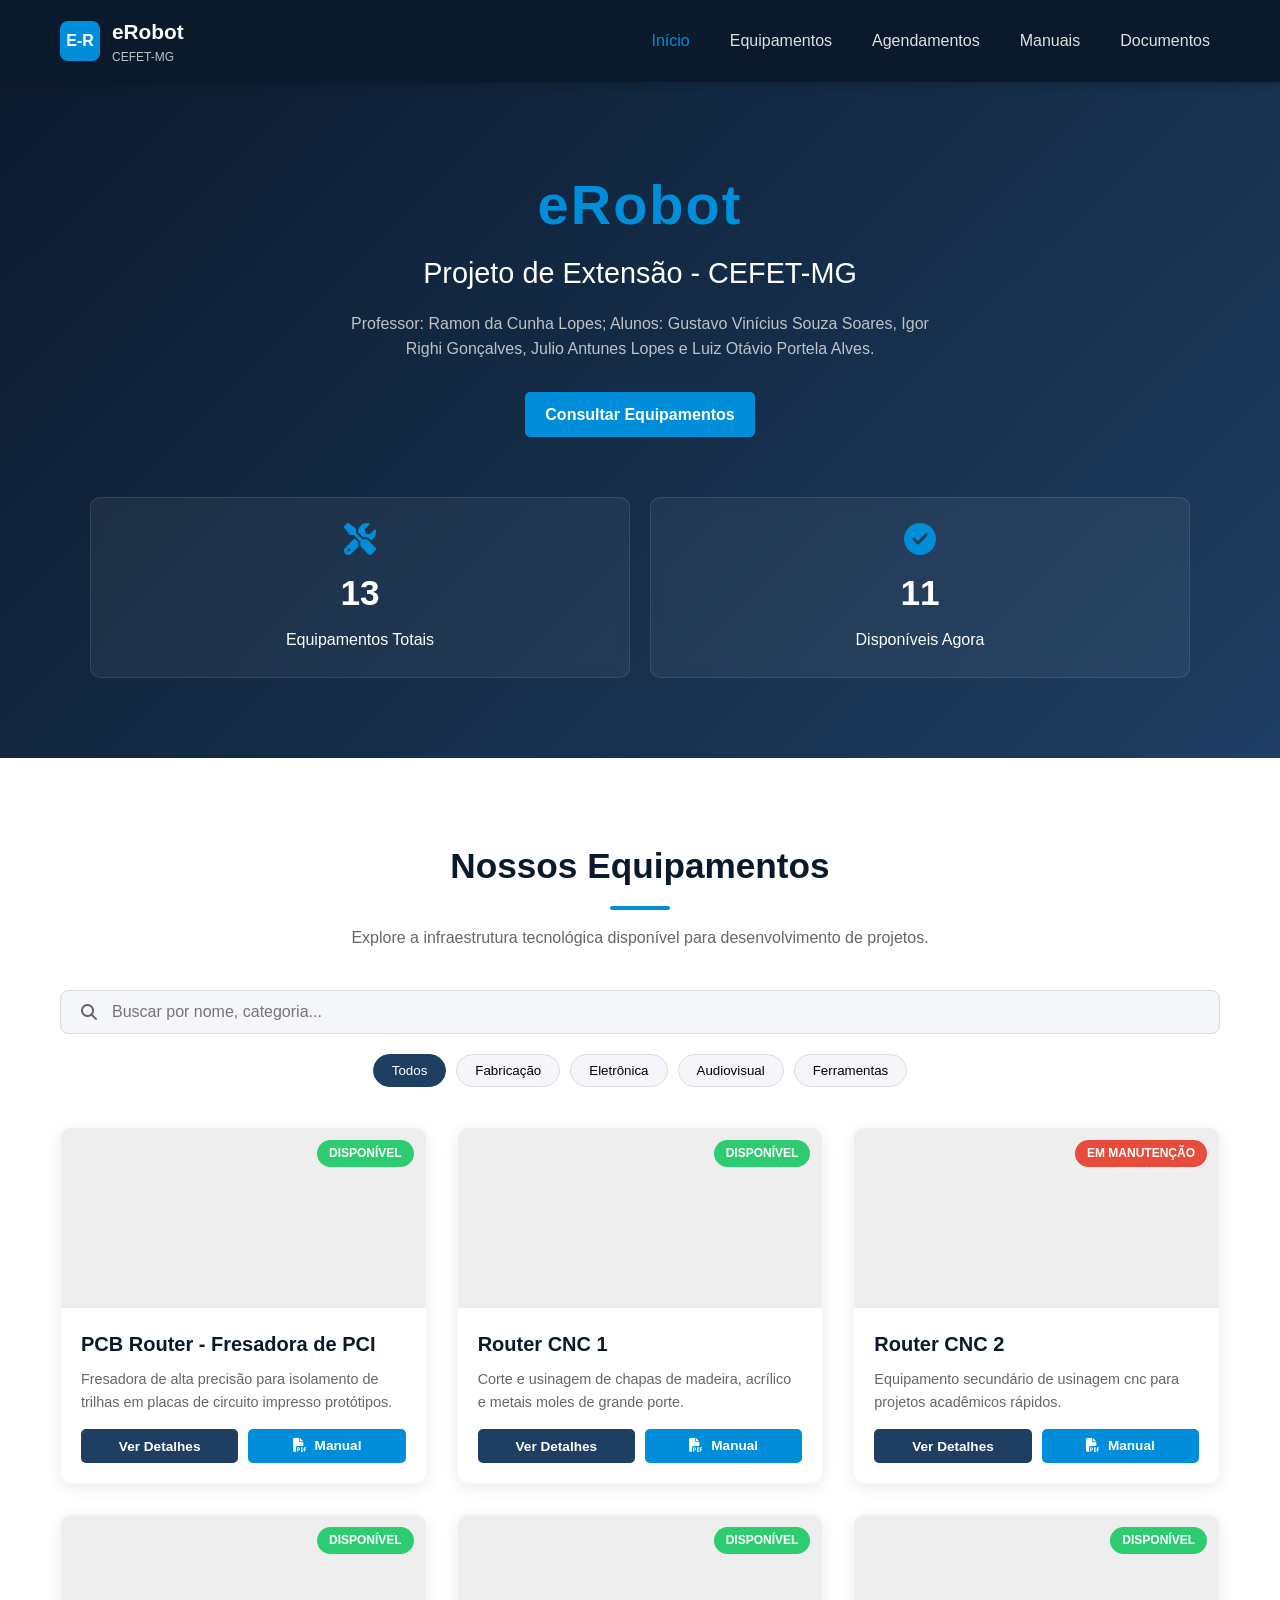
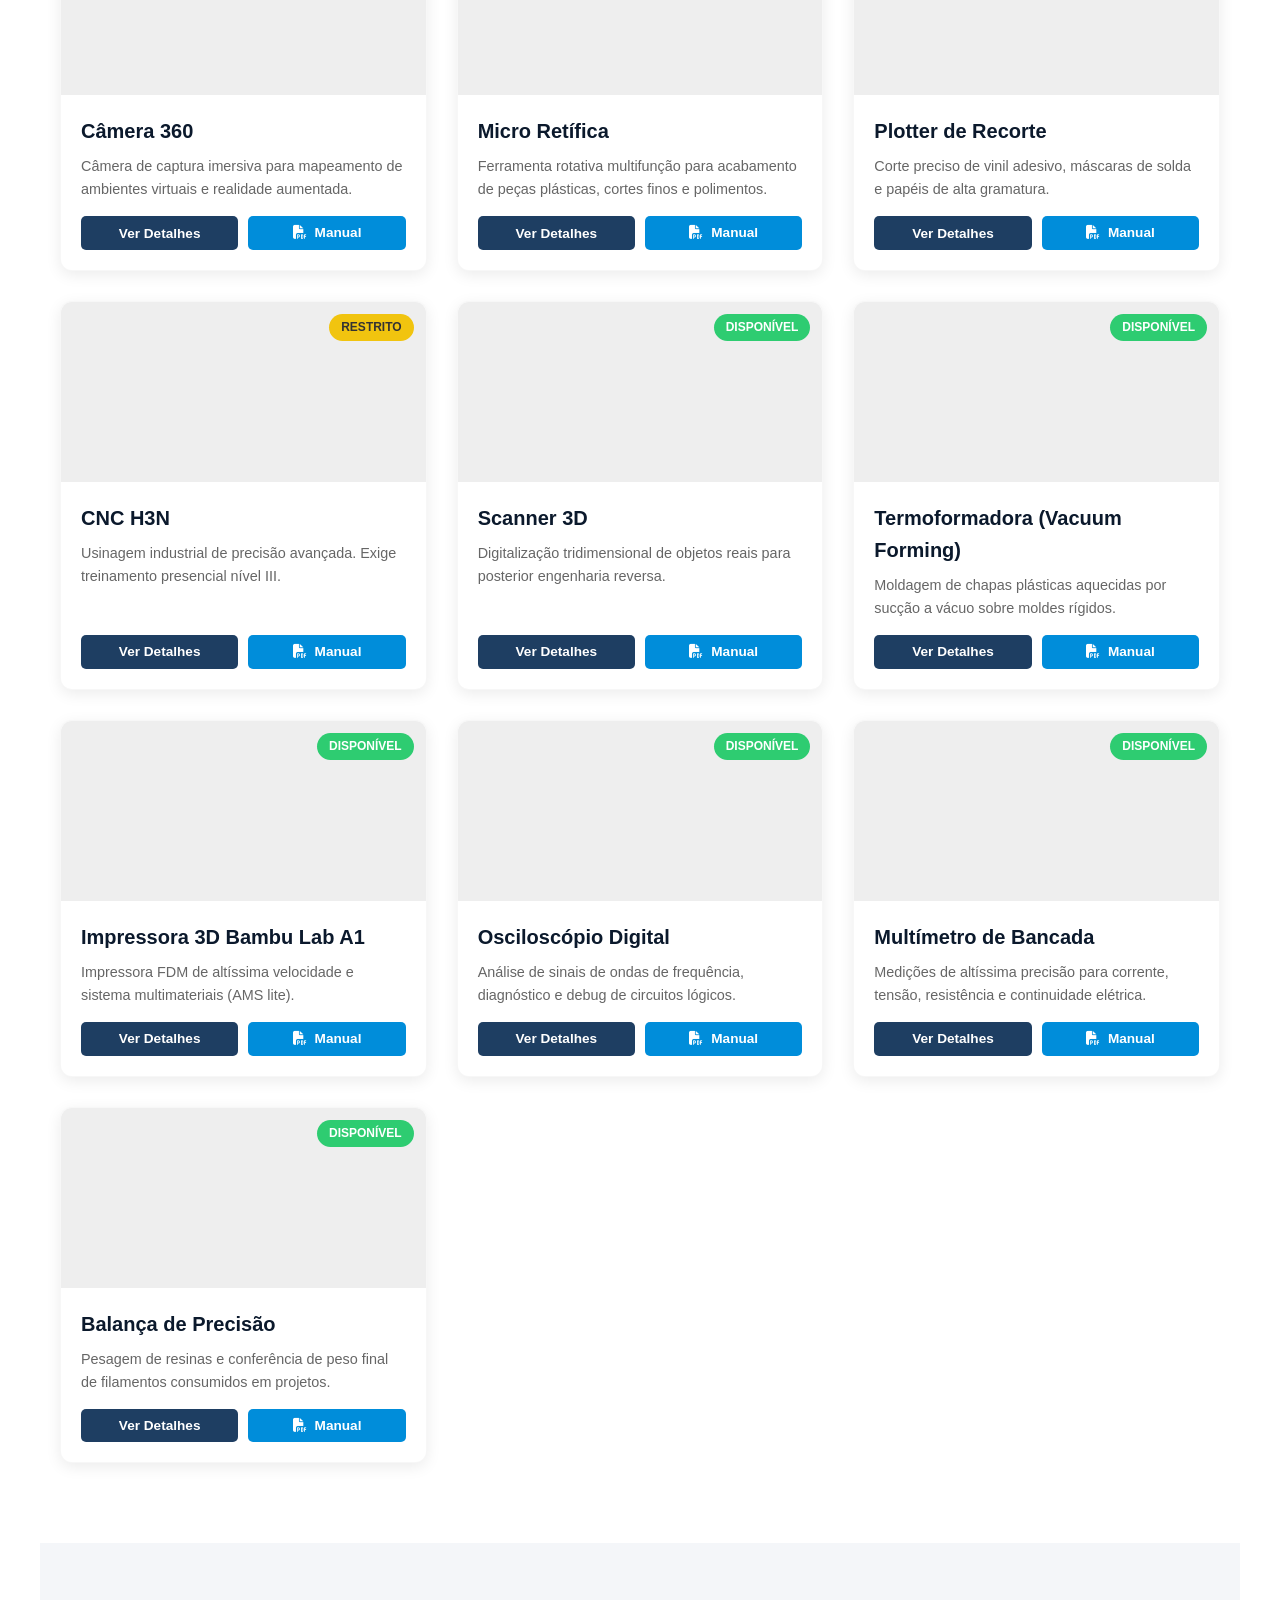
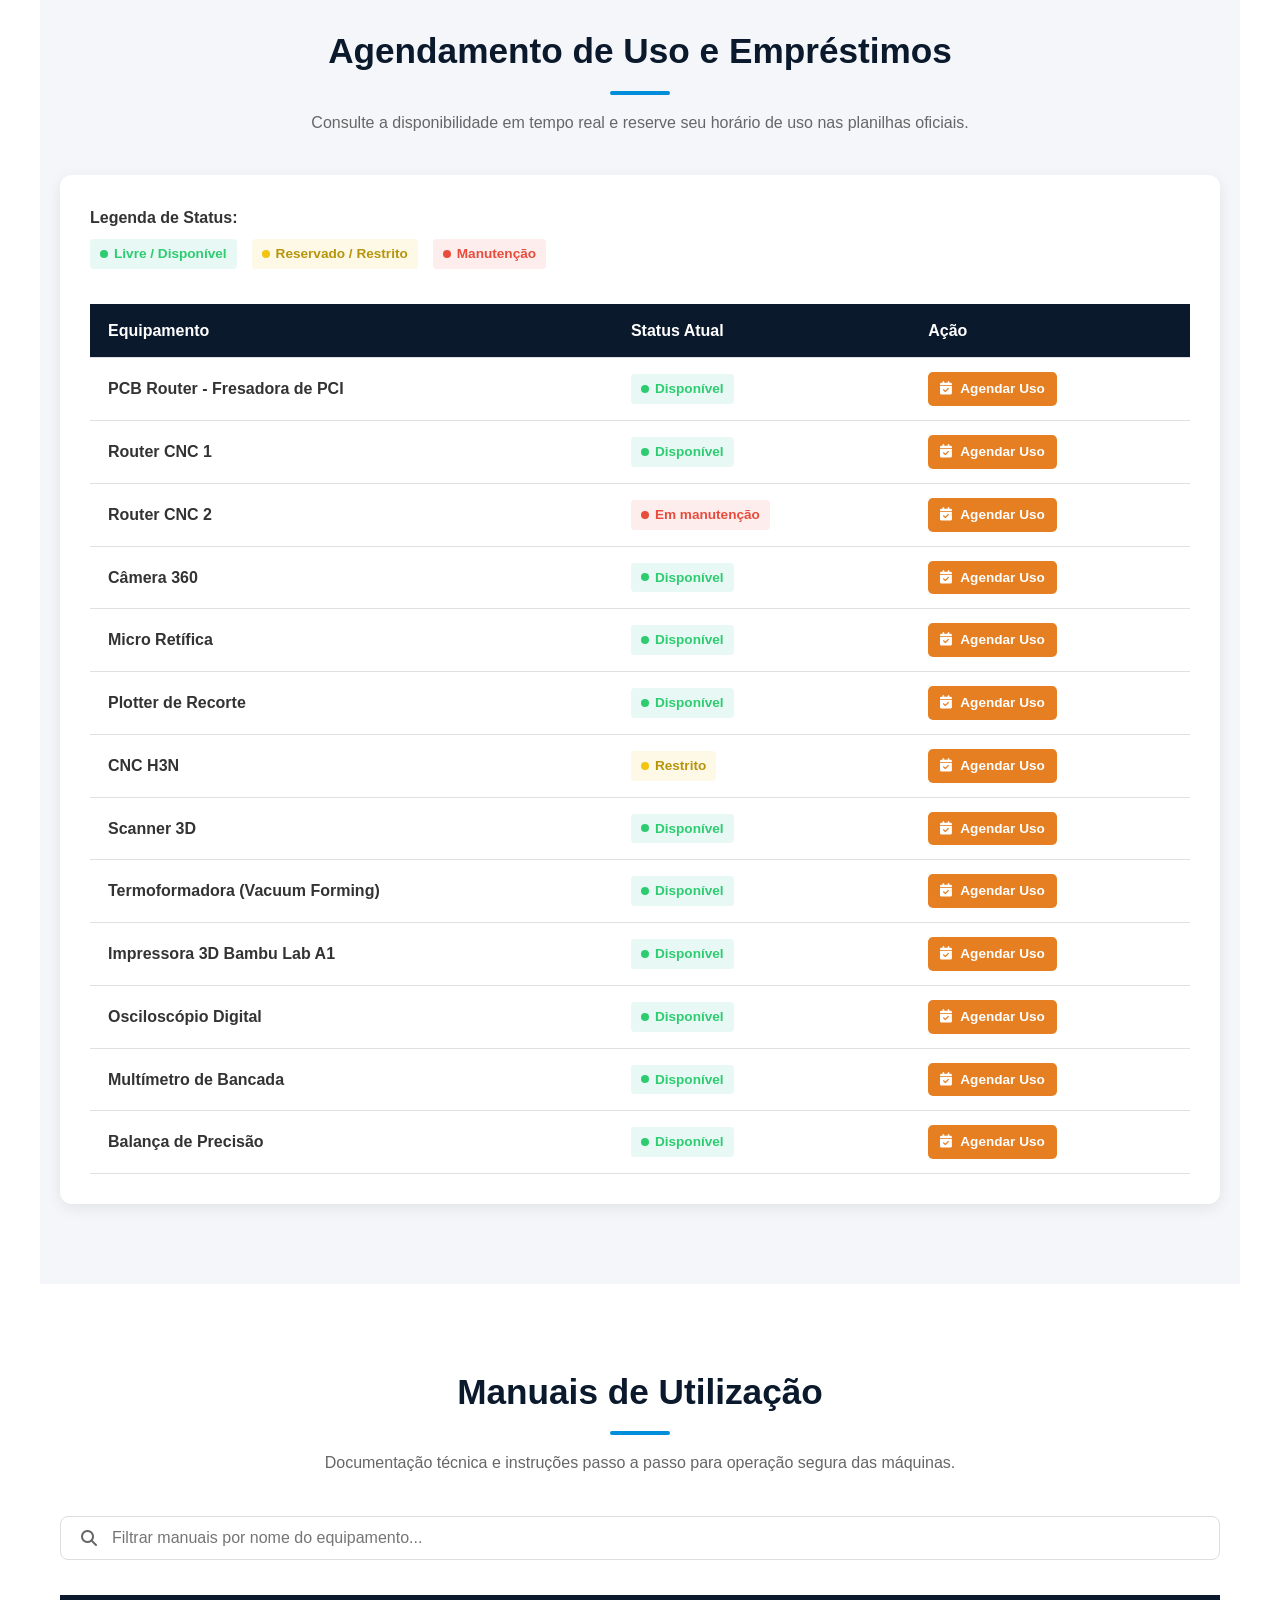
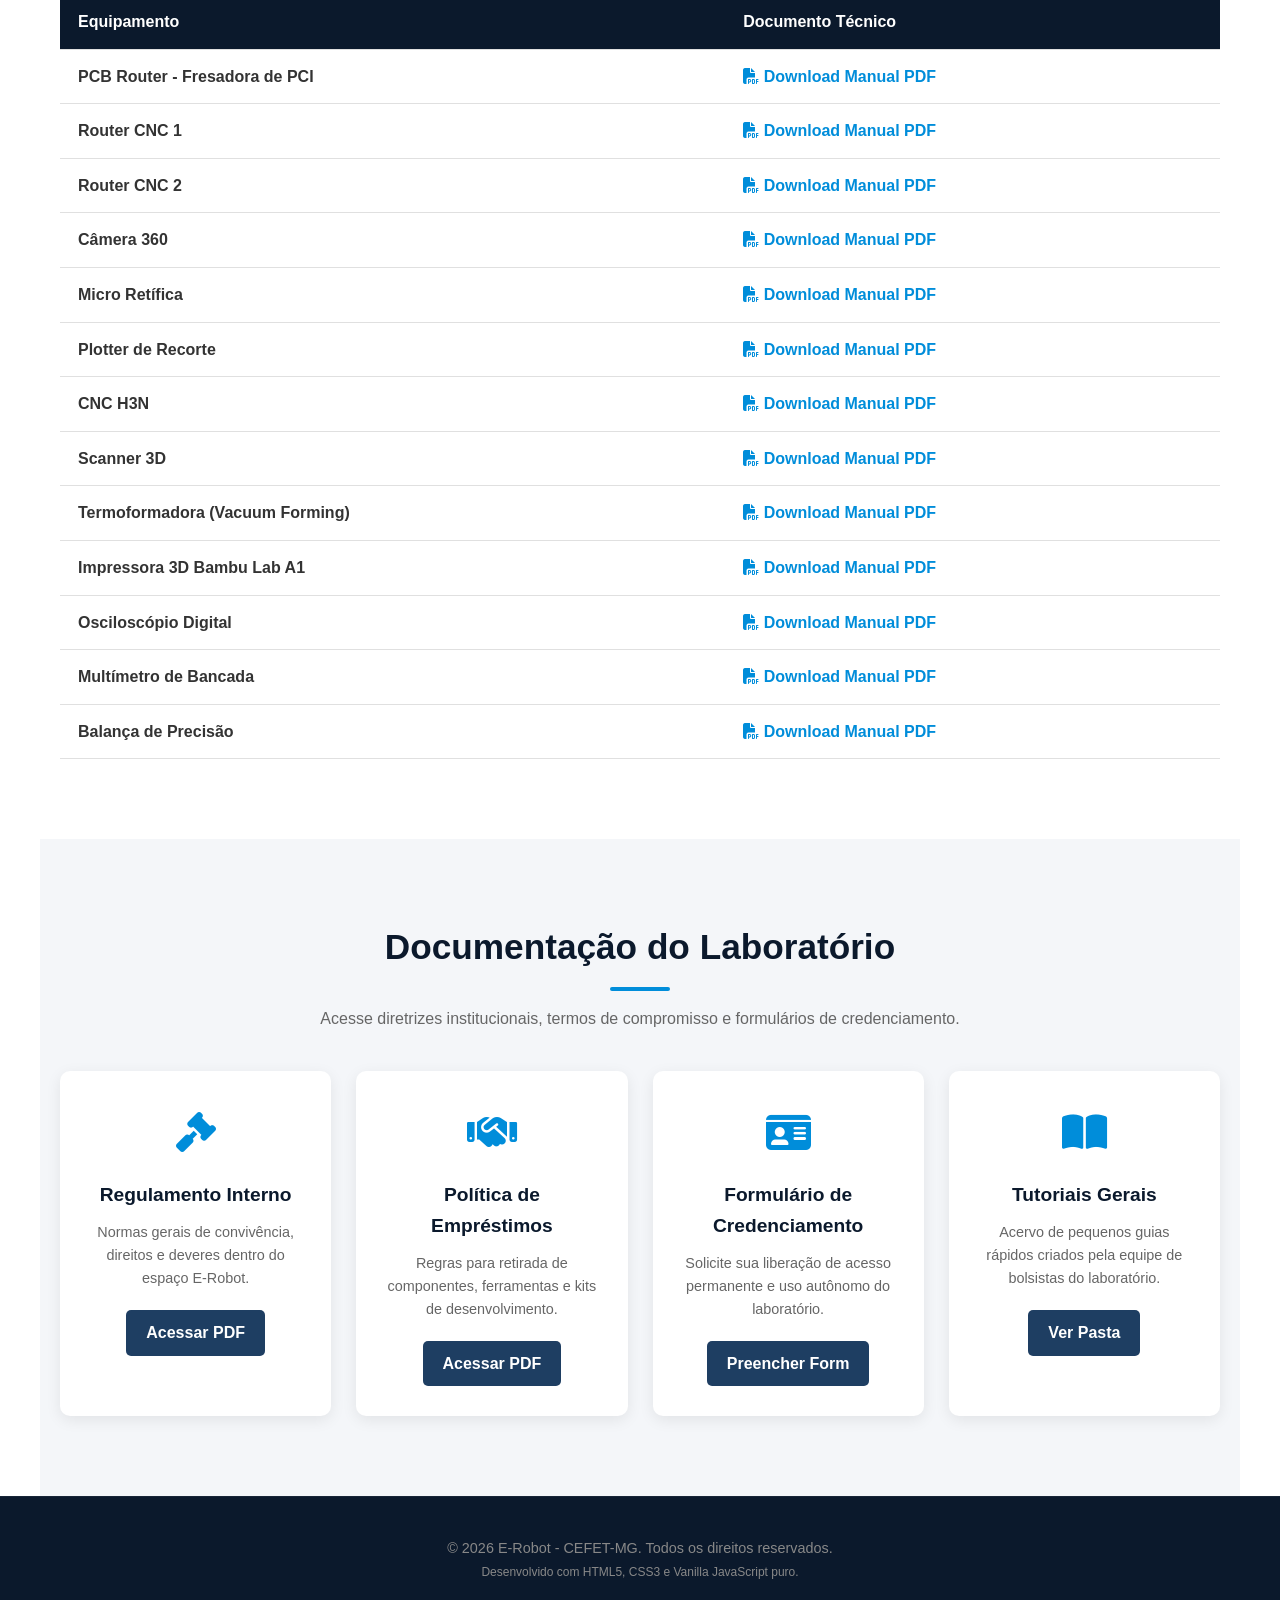
==== admin.html @ 65a5338b "feat: removendo responsaveis e criando tela de admin" ====
<!DOCTYPE html>
<html lang="pt-BR">
<head>
    <meta charset="UTF-8">
    <meta name="viewport" content="width=device-width, initial-scale=1.0">
    <title>Painel Master Admin | E-Robot CEFET-MG</title>
    <link rel="stylesheet" href="css/style.css">
    <link rel="stylesheet" href="https://cdnjs.cloudflare.com/ajax/libs/font-awesome/6.4.0/css/all.min.css">
    <style>
        .admin-container { max-width: 900px; margin: 120px auto 80px auto; padding: 20px; }
        .admin-card-row { 
            background: white; padding: 20px; border-radius: 8px; margin-bottom: 15px;
            box-shadow: var(--box-shadow); display: flex; flex-wrap: wrap; gap: 15px; align-items: center;
            transition: var(--transition-smooth); border-left: 4px solid var(--accent-color);
        }
        .admin-card-row:hover { transform: translateY(-2px); box-shadow: 0 6px 18px rgba(0,0,0,0.1); }
        .admin-card-row img { width: 60px; height: 60px; object-fit: cover; border-radius: 4px; }
        .admin-info { flex: 1; min-width: 200px; }
        .admin-controls { display: flex; gap: 15px; align-items: center; }
        .admin-select { padding: 8px 12px; border-radius: 4px; border: 1px solid #ddd; background: white; font-weight: 600; cursor: pointer; }
        
        .form-group { display: flex; flex-direction: column; gap: 6px; margin-bottom: 15px; }
        .form-group label { font-weight: 600; font-size: 0.9rem; color: var(--primary-color); }
        .form-control { padding: 10px; border: 1px solid #ddd; border-radius: 6px; font-size: 0.95rem; width: 100%; font-family: inherit; }
        
        .action-bar { 
            position: fixed; bottom: 0; left: 0; width: 100%; background: var(--primary-color); 
            padding: 15px; text-align: center; box-shadow: 0 -2px 10px rgba(0,0,0,0.2); z-index: 999;
        }
        .protected-content { display: none; }
    </style>
</head>
<body class="bg-light">

    <div id="admin-page" class="protected-content">
        <header class="navbar">
            <div class="nav-container">
                <div class="logo-area">
                    <div class="logo-placeholder">E-R</div>
                    <span class="brand-name">E-Robot <small>Painel Nuvem Sincronizado</small></span>
                </div>
                <a href="index.html" class="btn btn-secondary btn-small"><i class="fa-solid fa-arrow-left"></i> Voltar ao Site</a>
            </div>
        </header>

        <main class="admin-container">
            <div style="margin-bottom: 30px;">
                <h2>Gerenciamento Direto via Nuvem</h2>
                <p>Modifique os status, vídeos e regras. Ao clicar em salvar na barra inferior, as alterações vão direto para o GitHub e atualizam o site.</p>
            </div>

            <div id="admin-lista-equipamentos">
                </div>
        </main>

        <div class="action-bar">
            <button id="btn-salvar-nuvem" class="btn btn-primary"><i class="fa-solid fa-cloud-arrow-up"></i> Salvar Alterações no GitHub</button>
        </div>
    </div>

    <div class="modal-overlay" id="edit-modal">
        <div class="modal-card" style="max-height: 85vh;">
            <button class="modal-close" id="close-edit-modal">&times;</button>
            <div class="modal-body" style="grid-template-columns: 1fr;">
                <div class="modal-info" style="padding: 25px; overflow-y: auto;">
                    <h3 style="color: var(--primary-color); margin-bottom: 20px;"><i class="fa-solid fa-pen-to-square"></i> Editar Equipamento</h3>
                    
                    <input type="hidden" id="edit-index">

                    <div class="form-group">
                        <label>Nome do Equipamento:</label>
                        <input type="text" id="edit-nome" class="form-control">
                    </div>

                    <div class="form-group">
                        <label>Descrição Curta:</label>
                        <textarea id="edit-descricao" class="form-control" rows="3"></textarea>
                    </div>

                    <div class="form-group">
                        <label>URL do Vídeo (YouTube):</label>
                        <input type="text" id="edit-video" class="form-control">
                    </div>

                    <div class="form-group">
                        <label>Regras de Utilização (Uma por linha):</label>
                        <textarea id="edit-regras" class="form-control" rows="5"></textarea>
                    </div>

                    <div style="display: flex; gap: 10px; margin-top: 15px;">
                        <button id="btn-confirmar-modal" class="btn btn-secondary" style="flex: 1; justify-content: center;"><i class="fa-solid fa-check"></i> OK</button>
                    </div>
                </div>
            </div>
        </div>
    </div>

    <script>
        // ==========================================================
        // CONFIGURAÇÃO DOS DADOS DO REPOSITÓRIO (PREENCHA AQUI)
        // ==========================================================
        const CONFIG = {
            senhaPainel: "erobot2026",                 // Senha para abrir a página admin
            githubUser: "erobotcefetmg",              // Seu usuário ou organização do GitHub
            githubRepo: "erobotcefetmg.github.io",     // Nome exato do seu repositório atual
            filePath: "data/equipamentos.json",       // Caminho do arquivo dentro do repositório
            token: "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"      // Cole aqui o Token gerado (começa com ghp_...)
        };

        let dadosLocais = [];
        let indexSendoEditado = null;
        let arquivoSha = ""; // Necessário para o GitHub validar a substituição do arquivo

        const modalEdit = document.getElementById("edit-modal");
        const btnCloseModal = document.getElementById("close-edit-modal");

        window.addEventListener("DOMContentLoaded", () => {
            const login = prompt("Digite a senha de administrador do E-Robot:");
            if (login === CONFIG.senhaPainel) {
                document.getElementById("admin-page").style.display = "block";
                carregarDadosAdmin();
                configurarFechamentoModal();
            } else {
                alert("Senha incorreta! Acesso negado.");
                window.location.href = "index.html";
            }
        });

        // Carrega dados direto do repositório buscando o metadado SHA necessário para gravação
        async function carregarDadosAdmin() {
            const url = `https://api.github.com/repos/${CONFIG.githubUser}/${CONFIG.githubRepo}/contents/${CONFIG.filePath}`;
            try {
                // Adiciona cabeçalho de autenticação se houver token configurado
                const headers = CONFIG.token ? { "Authorization": `token ${CONFIG.token}` } : {};
                const response = await fetch(url, { headers });
                const jsonMetaData = await response.json();
                
                // O conteúdo vem em Base64 da API do GitHub, precisamos decodificar
                arquivoSha = jsonMetaData.sha; 
                const conteudoDecodificado = decodeURIComponent(escape(atob(jsonMetaData.content)));
                dadosLocais = JSON.parse(conteudoDecodificado);
                
                renderizarListaAdmin();
            } catch (e) {
                alert("Erro ao conectar com a API do GitHub. Verifique os dados de configuração no código.");
                console.error(e);
            }
        }

        function renderizarListaAdmin() {
            const listaContainer = document.getElementById("admin-lista-equipamentos");
            listaContainer.innerHTML = "";

            dadosLocais.forEach((eq, index) => {
                const row = document.createElement("div");
                row.className = "admin-card-row";
                row.innerHTML = `
                    <img src="${eq.foto}" alt="${eq.nome}" onerror="this.src='https://via.placeholder.com/60x60'">
                    <div class="admin-info">
                        <h4 style="margin:0 0 4px 0; color:var(--primary-color); font-size:1.1rem;">${eq.nome}</h4>
                        <small style="color:var(--text-muted)">Responsável: <strong>${eq.responsavel}</strong> | Categoria: ${eq.categoria}</small>
                    </div>
                    <div class="admin-controls">
                        <select class="admin-select select-status" data-idx="${index}">
                            <option value="Disponível" ${eq.status === 'Disponível' ? 'selected' : ''}>🟢 Disponível</option>
                            <option value="Restrito" ${eq.status === 'Restrito' ? 'selected' : ''}>🟡 Restrito</option>
                            <option value="Em manutenção" ${eq.status === 'Em manutenção' ? 'selected' : ''}>🔴 Em manutenção</option>
                        </select>
                        <button class="btn btn-secondary btn-small btn-abrir-editor" data-idx="${index}">
                            <i class="fa-solid fa-pen-to-square"></i> Editar Conteúdo
                        </button>
                    </div>
                `;
                listaContainer.appendChild(row);
            });

            document.querySelectorAll('.select-status').forEach(select => {
                select.addEventListener('change', (e) => {
                    const idx = e.target.getAttribute('data-idx');
                    dadosLocais[idx].status = e.target.value;
                });
            });

            document.querySelectorAll('.btn-abrir-editor').forEach(btn => {
                btn.addEventListener('click', (e) => {
                    const idx = e.currentTarget.getAttribute('data-idx');
                    abrirEditorEquipamento(idx);
                });
            });
        }

        function abrirEditorEquipamento(index) {
            indexSendoEditado = index;
            const eq = dadosLocais[index];

            document.getElementById("edit-nome").value = eq.nome || "";
            document.getElementById("edit-descricao").value = eq.descricao || "";
            document.getElementById("edit-video").value = eq.video || "";
            
            if (eq.regras && Array.isArray(eq.regras)) {
                document.getElementById("edit-regras").value = eq.regras.join("\n");
            } else {
                document.getElementById("edit-regras").value = "";
            }

            modalEdit.classList.add("active");
            document.body.style.overflow = "hidden";
        }

        document.getElementById("btn-confirmar-modal").addEventListener("click", () => {
            if (indexSendoEditado !== null) {
                dadosLocais[indexSendoEditado].nome = document.getElementById("edit-nome").value;
                dadosLocais[indexSendoEditado].descricao = document.getElementById("edit-descricao").value;
                dadosLocais[indexSendoEditado].video = document.getElementById("edit-video").value;

                const textoRegras = document.getElementById("edit-regras").value;
                dadosLocais[indexSendoEditado].regras = textoRegras.split("\n").filter(linha => linha.trim() !== "");

                fecharModal();
                renderizarListaAdmin();
            }
        });

        function configurarFechamentoModal() {
            btnCloseModal.addEventListener('click', fecharModal);
            modalEdit.addEventListener('click', (e) => {
                if(e.target === modalEdit) fecharModal();
            });
        }

        function fecharModal() {
            modalEdit.classList.remove("active");
            document.body.style.overflow = "";
            indexSendoEditado = null;
        }

        // ENVIAR ARQUIVO ATUALIZADO DIRETO PARA A API DO GITHUB
        document.getElementById("btn-salvar-nuvem").addEventListener("click", async () => {
            const btn = document.getElementById("btn-salvar-nuvem");
            btn.disabled = true;
            btn.innerHTML = `<i class="fa-solid fa-spinner fa-spin"></i> Conectando ao GitHub...`;

            const url = `https://api.github.com/repos/${CONFIG.githubUser}/${CONFIG.githubRepo}/contents/${CONFIG.filePath}`;
            
            // Converte o JSON atualizado para string estruturada e depois para Base64 (padrão exigido pelo GitHub)
            const novoConteudoTexto = JSON.stringify(dadosLocais, null, 2);
            const novoConteudoBase64 = btoa(unescape(encodeURIComponent(novoConteudoTexto)));

            const payload = {
                message: "Atualização de equipamentos via Painel Administrativo",
                content: novoConteudoBase64,
                sha: arquivoSha // Valida que estamos editando em cima da versão correta
            };

            try {
                const response = await fetch(url, {
                    method: "PUT",
                    headers: {
                        "Authorization": `token ${CONFIG.token}`,
                        "Content-Type": "application/json"
                    },
                    body: JSON.stringify(payload)
                });

                if (response.ok) {
                    const respostaJson = await response.json();
                    arquivoSha = respuestaJson.content.sha; // Atualiza o ID do novo estado do arquivo
                    alert("Sucesso absoluto! O arquivo foi salvo diretamente no GitHub.\n\nO site principal atualizará automaticamente em instantes.");
                } else {
                    const erroData = await response.json();
                    alert(`Falha ao salvar: ${erroData.message || response.statusText}`);
                }
            } catch (err) {
                alert("Erro de rede ao tentar salvar os dados no GitHub.");
                console.error(err);
            } finally {
                btn.disabled = false;
                btn.innerHTML = `<i class="fa-solid fa-cloud-arrow-up"></i> Salvar Alterações no GitHub`;
            }
        });
    </script>
</body>
</html>
---- css/style.css ----
:root {
    --primary-color: #0B192C;    
    --secondary-color: #1E3E62;  
    --accent-color: #008DDA;      
    --bg-light: #F4F6F9;     
    --bg-white: #FFFFFF;
    --text-main: #333333;
    --text-muted: #666666;
    
    --status-disponivel: #2ECC71; 
    --status-restrito: #F1C40F;   
    --status-manutencao: #E74C3C; 
    
    --transition-smooth: all 0.3s ease;
    --box-shadow: 0 4px 15px rgba(0, 0, 0, 0.08);
}

* {
    margin: 0;
    padding: 0;
    box-sizing: border-box;
}

html {
    scroll-behavior: smooth;
}

body {
    font-family: 'Segoe UI', Tahoma, Geneva, Verdana, sans-serif;
    color: var(--text-main);
    line-height: 1.6;
    background-color: var(--bg-white);
}

.bg-light { background-color: var(--bg-light); }
.text-success { color: var(--status-disponivel); }

.btn {
    display: inline-flex;
    align-items: center;
    gap: 8px;
    padding: 10px 20px;
    border-radius: 5px;
    text-decoration: none;
    font-weight: 600;
    cursor: pointer;
    transition: var(--transition-smooth);
    border: none;
}
.btn-primary { background-color: var(--accent-color); color: white; }
.btn-primary:hover { background-color: #0077B6; transform: translateY(-2px); }
.btn-secondary { background-color: var(--secondary-color); color: white; }
.btn-secondary:hover { background-color: var(--primary-color); }
.btn-accent { background-color: #E67E22; color: white; }
.btn-accent:hover { background-color: #D35400; }
.btn-small { padding: 6px 12px; font-size: 0.85rem; }

.navbar {
    position: fixed;
    top: 0;
    left: 0;
    width: 100%;
    background-color: var(--primary-color);
    box-shadow: 0 2px 10px rgba(0,0,0,0.2);
    z-index: 1000;
}
.nav-container {
    display: flex;
    justify-content: space-between;
    align-items: center;
    max-width: 1200px;
    margin: 0 auto;
    padding: 15px 20px;
}
.logo-area {
    display: flex;
    align-items: center;
    gap: 12px;
}
.logo-placeholder {
    width: 40px;
    height: 40px;
    background-color: var(--accent-color);
    color: white;
    font-weight: bold;
    display: flex;
    align-items: center;
    justify-content: center;
    border-radius: 8px;
}
.brand-name {
    color: white;
    font-size: 1.3rem;
    font-weight: 700;
}
.brand-name small {
    display: block;
    font-size: 0.75rem;
    color: #BDC3C7;
    font-weight: 300;
}
.nav-menu {
    display: flex;
    gap: 20px;
}
.nav-link {
    color: #E0E0E0;
    text-decoration: none;
    font-weight: 500;
    transition: var(--transition-smooth);
    padding: 5px 10px;
}
.nav-link:hover, .nav-link.active {
    color: var(--accent-color);
}
.menu-toggle {
    display: none;
    flex-direction: column;
    background: none;
    border: none;
    cursor: pointer;
}
.menu-toggle .bar {
    width: 25px;
    height: 3px;
    background-color: white;
    margin: 4px 0;
    transition: var(--transition-smooth);
}

.hero-section {
    background: linear-gradient(135deg, var(--primary-color) 0%, var(--secondary-color) 100%);
    color: white;
    padding: 160px 20px 80px 20px;
    text-align: center;
}
.hero-content h1 {
    font-size: 3.5rem;
    letter-spacing: 2px;
    color: var(--accent-color);
}
.hero-content h2 {
    font-size: 1.8rem;
    font-weight: 400;
    margin-bottom: 15px;
}
.hero-content p {
    max-width: 600px;
    margin: 0 auto 30px auto;
    color: #BDC3C7;
}

.dashboard-counters {
    display: grid;
    grid-template-columns: repeat(auto-fit, minmax(220px, 1fr));
    gap: 20px;
    max-width: 1100px;
    margin: 60px auto 0 auto;
}
.counter-card {
    background: rgba(255, 255, 255, 0.05);
    backdrop-filter: blur(5px);
    border: 1px solid rgba(255, 255, 255, 0.1);
    padding: 25px;
    border-radius: 10px;
    transition: var(--transition-smooth);
}
.counter-card:hover {
    transform: translateY(-5px);
    background: rgba(255, 255, 255, 0.1);
}
.counter-card i {
    font-size: 2rem;
    color: var(--accent-color);
    margin-bottom: 10px;
}
.counter-card h3 {
    font-size: 2.2rem;
    margin-bottom: 5px;
}

.section-container {
    padding: 80px 20px;
    max-width: 1200px;
    margin: 0 auto;
}
.section-header {
    text-align: center;
    margin-bottom: 5px;
}
.section-header h2 {
    font-size: 2.2rem;
    color: var(--primary-color);
    margin-bottom: 10px;
    position: relative;
    padding-bottom: 15px;
}
.section-header h2::after {
    content: '';
    position: absolute;
    bottom: 0;
    left: 50%;
    transform: translateX(-50%);
    width: 60px;
    height: 4px;
    background-color: var(--accent-color);
    border-radius: 2px;
}
.section-header p {
    color: var(--text-muted);
    margin-top: 15px;
    margin-bottom: 40px;
}

.search-filter-bar {
    display: flex;
    flex-direction: column;
    gap: 20px;
    margin-bottom: 40px;
}
.search-box {
    display: flex;
    align-items: center;
    background: var(--bg-light);
    border: 1px solid #DDD;
    border-radius: 8px;
    padding: 12px 20px;
    width: 100%;
}
.search-box i { color: var(--text-muted); margin-right: 15px; }
.search-box input {
    border: none;
    background: none;
    width: 100%;
    font-size: 1rem;
    outline: none;
}
.filter-box {
    display: flex;
    flex-wrap: wrap;
    gap: 10px;
    justify-content: center;
}
.filter-btn {
    background-color: var(--bg-light);
    border: 1px solid #DDD;
    padding: 8px 18px;
    border-radius: 20px;
    cursor: pointer;
    font-weight: 500;
    transition: var(--transition-smooth);
}
.filter-btn:hover, .filter-btn.active {
    background-color: var(--secondary-color);
    color: white;
    border-color: var(--secondary-color);
}

.equipamentos-grid {
    display: grid;
    grid-template-columns: repeat(auto-fill, minmax(280px, 1fr));
    gap: 30px;
}
.equip-card {
    background: white;
    border-radius: 12px;
    overflow: hidden;
    box-shadow: var(--box-shadow);
    transition: var(--transition-smooth);
    display: flex;
    flex-direction: column;
    border: 1px solid rgba(0,0,0,0.03);
}
.equip-card:hover {
    transform: translateY(-8px);
    box-shadow: 0 12px 24px rgba(0,0,0,0.12);
}
.equip-img-wrapper {
    position: relative;
    height: 180px;
    background-color: #EEE;
}
.equip-img-wrapper img {
    width: 100%;
    height: 100%;
    object-fit: cover;
}
.status-tag {
    position: absolute;
    top: 12px;
    right: 12px;
    padding: 4px 12px;
    border-radius: 20px;
    font-size: 0.75rem;
    font-weight: 700;
    color: white;
    text-transform: uppercase;
}
.status-tag.disponivel { background-color: var(--status-disponivel); }
.status-tag.restrito { background-color: var(--status-restrito); color: #333; }
.status-tag.manutencao { background-color: var(--status-manutencao); }

.equip-content {
    padding: 20px;
    display: flex;
    flex-direction: column;
    flex-grow: 1;
}
.equip-content h3 {
    font-size: 1.25rem;
    color: var(--primary-color);
    margin-bottom: 8px;
}
.equip-content p {
    font-size: 0.9rem;
    color: var(--text-muted);
    margin-bottom: 15px;
    flex-grow: 1;
}
.equip-meta {
    font-size: 0.8rem;
    border-top: 1px solid #EEE;
    padding-top: 10px;
    margin-bottom: 15px;
}
.equip-actions {
    display: flex;
    gap: 10px;
}
.equip-actions .btn { flex: 1; text-align: center; justify-content: center;}

.agendamentos-layout {
    background: white;
    padding: 30px;
    border-radius: 12px;
    box-shadow: var(--box-shadow);
}
.legenda-container {
    margin-bottom: 20px;
}
.legenda-itens {
    display: flex;
    gap: 15px;
    flex-wrap: wrap;
    margin-top: 8px;
}
.status-badge {
    display: inline-flex;
    align-items: center;
    gap: 6px;
    font-size: 0.85rem;
    padding: 4px 10px;
    border-radius: 4px;
    font-weight: 600;
}
.status-badge .dot {
    width: 8px;
    height: 8px;
    border-radius: 50%;
    display: inline-block;
}
.status-badge.disponivel { background: #E8F8F5; color: var(--status-disponivel); }
.status-badge.disponivel .dot { background: var(--status-disponivel); }
.status-badge.restrito { background: #FEF9E7; color: #B7950B; }
.status-badge.restrito .dot { background: var(--status-restrito); }
.status-badge.manutencao { background: #FDEDEC; color: var(--status-manutencao); }
.status-badge.manutencao .dot { background: var(--status-manutencao); }

.table-responsive {
    overflow-x: auto;
    width: 100%;
}
.custom-table {
    width: 100%;
    border-collapse: collapse;
    margin-top: 15px;
    text-align: left;
}
.custom-table th, .custom-table td {
    padding: 14px 18px;
    border-bottom: 1px solid #E0E0E0;
}
.custom-table th {
    background-color: var(--primary-color);
    color: white;
    font-weight: 600;
}
.custom-table tbody tr:hover {
    background-color: #F8FAFC;
}
.table-search {
    margin-bottom: 20px;
    background: white;
}

.docs-grid {
    display: grid;
    grid-template-columns: repeat(auto-fit, minmax(250px, 1fr));
    gap: 25px;
}
.doc-card {
    background: white;
    padding: 30px;
    border-radius: 10px;
    box-shadow: var(--box-shadow);
    text-align: center;
    transition: var(--transition-smooth);
}
.doc-card:hover { transform: translateY(-5px); }
.doc-icon {
    font-size: 2.5rem;
    color: var(--accent-color);
    margin-bottom: 15px;
}
.doc-card h3 { margin-bottom: 10px; font-size: 1.2rem; color: var(--primary-color); }
.doc-card p { font-size: 0.9rem; color: var(--text-muted); margin-bottom: 20px; }

.modal-overlay {
    position: fixed;
    top: 0; 
    left: 0; 
    width: 100%; 
    height: 100%;
    background: rgba(0, 0, 0, 0.6);
    backdrop-filter: blur(4px);
    display: flex;
    align-items: center;
    justify-content: center;
    z-index: 2000;
    opacity: 0;
    pointer-events: none;
    transition: var(--transition-smooth);
    padding: 15px;
    overflow-y: auto;
}

.modal-overlay.active {
    opacity: 1;
    pointer-events: auto;
}
.modal-card {
    background: white;
    width: 100%;
    max-width: 800px;
    border-radius: 12px;
    overflow: hidden;
    position: relative;
    transform: scale(0.8);
    transition: var(--transition-smooth);
    box-shadow: 0 10px 30px rgba(0,0,0,0.3);
    margin: auto;
    max-height: 90vh;
    display: flex;
    flex-direction: column;
}

.modal-overlay.active .modal-card {
    transform: scale(1);
}
.modal-close {
    position: absolute;
    top: 12px; 
    right: 15px;
    font-size: 2.2rem;
    background: rgba(0, 0, 0, 0.5);
    border: none;
    border-radius: 50%;
    width: 40px;
    height: 40px;
    display: flex;
    align-items: center;
    justify-content: center;
    cursor: pointer; 
    color: #FFF;
    z-index: 10;
    transition: var(--transition-smooth);
}
.modal-close:hover {
    background: rgba(0, 0, 0, 0.8);
}

.modal-body {
    display: grid;
    grid-template-columns: 1fr;
    overflow-y: auto;
}

@media (min-width: 768px) {
    .modal-body { 
        grid-template-columns: 1fr 1.2fr; 
        overflow-y: visible;
    }
    .modal-card {
        max-height: 85vh;
    }
}

.modal-img-container {
    height: 200px;
    background: #DDD;
}
@media (min-width: 768px) {
    .modal-img-container {
        height: 100%;
        min-height: 350px;
    }
}
.modal-img-container img { 
    width: 100%; 
    height: 100%; 
    object-fit: cover; 
}

.modal-info { 
    padding: 20px; 
    display: flex; 
    flex-direction: column; 
    gap: 12px; 
}
@media (min-width: 768px) {
    .modal-info {
        padding: 30px;
        gap: 15px;
    }
}

.modal-desc { 
    color: var(--text-muted); 
    font-size: 0.9rem; 
}

.modal-rules { 
    background: var(--bg-light); 
    padding: 12px; 
    border-radius: 8px; 
}
.modal-rules h4 { 
    margin-bottom: 6px; 
    font-size: 0.9rem; 
}
.modal-rules ul { 
    list-style: none; 
    font-size: 0.8rem; 
    display: flex; 
    flex-direction: column; 
    gap: 6px;
}

.modal-actions { 
    display: flex; 
    flex-direction: column;
    gap: 10px; 
    margin-top: 10px; 
}
@media (min-width: 480px) {
    .modal-actions {
        flex-direction: row;
    }
}
.modal-actions .btn { 
    flex: 1; 
    justify-content: center; 
    padding: 12px;
}

.modal-img-container {
    height: 100%;
    min-height: 250px;
    background: #DDD;
}
.modal-img-container img { width: 100%; height: 100%; object-fit: cover; }
.modal-info { padding: 30px; display: flex; flex-direction: column; gap: 15px; }
.modal-desc { color: var(--text-muted); font-size: 0.95rem; }
.modal-rules { background: var(--bg-light); padding: 15px; border-radius: 8px; }
.modal-rules h4 { margin-bottom: 8px; font-size: 0.95rem; }
.modal-rules ul { list-style: none; font-size: 0.85rem; display: flex; flex-direction: column; gap: 6px;}
.modal-actions { display: flex; gap: 15px; margin-top: 10px; }
.modal-actions .btn { flex: 1; justify-content: center; }

footer {
    background-color: var(--primary-color);
    color: #888;
    text-align: center;
    padding: 40px 20px;
    font-size: 0.9rem;
    border-top: 1px solid rgba(255,255,255,0.05);
}

@media (max-width: 768px) {
    .nav-menu {
        position: fixed;
        top: 70px; left: -100%;
        width: 100%; height: calc(100vh - 70px);
        background-color: var(--primary-color);
        flex-direction: column;
        align-items: center;
        padding-top: 40px;
        transition: var(--transition-smooth);
    }
    .nav-menu.active { left: 0; }
    .menu-toggle { display: flex; }

    .menu-toggle.active .bar:nth-child(2) { opacity: 0; }
    .menu-toggle.active .bar:nth-child(1) { transform: translateY(11px) rotate(45deg); }
    .menu-toggle.active .bar:nth-child(3) { transform: translateY(-11px) rotate(-45deg); }
    
    .hero-content h1 { font-size: 2.5rem; }
    .hero-content h2 { font-size: 1.4rem; }
}
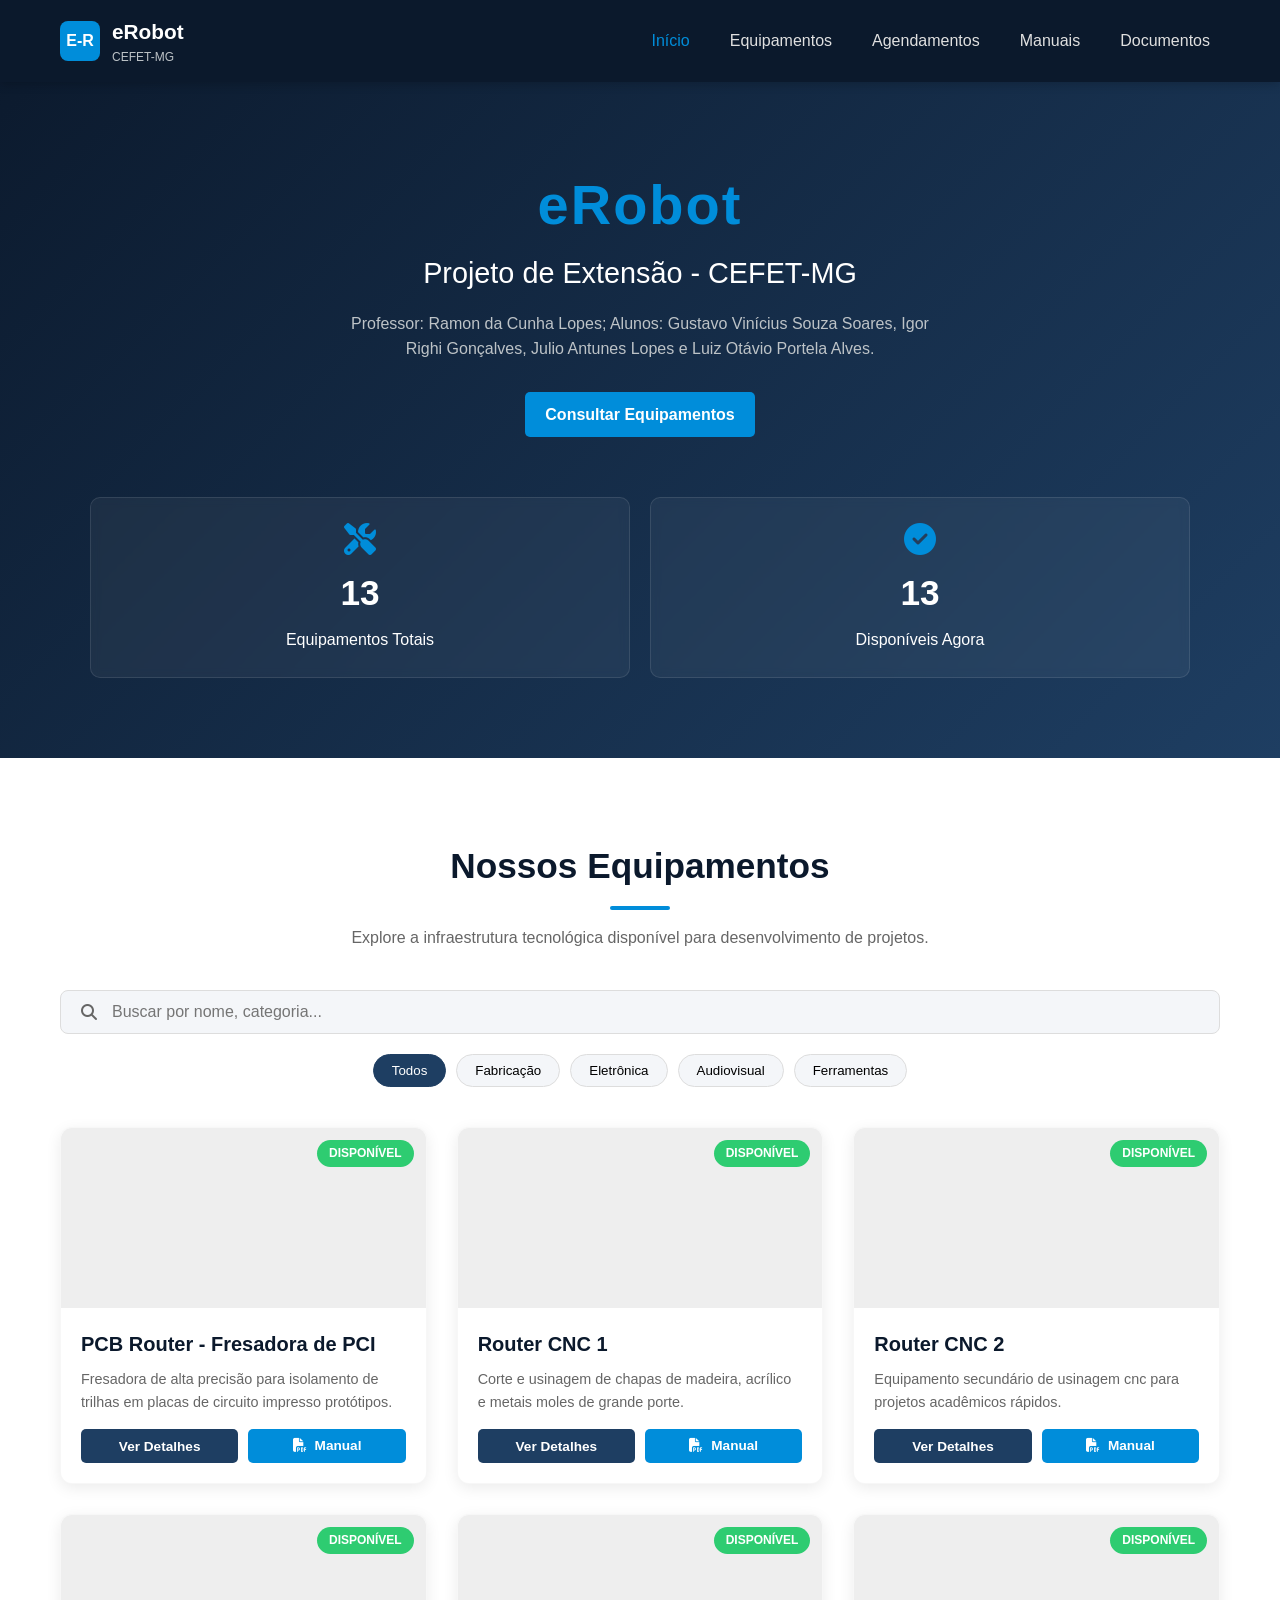
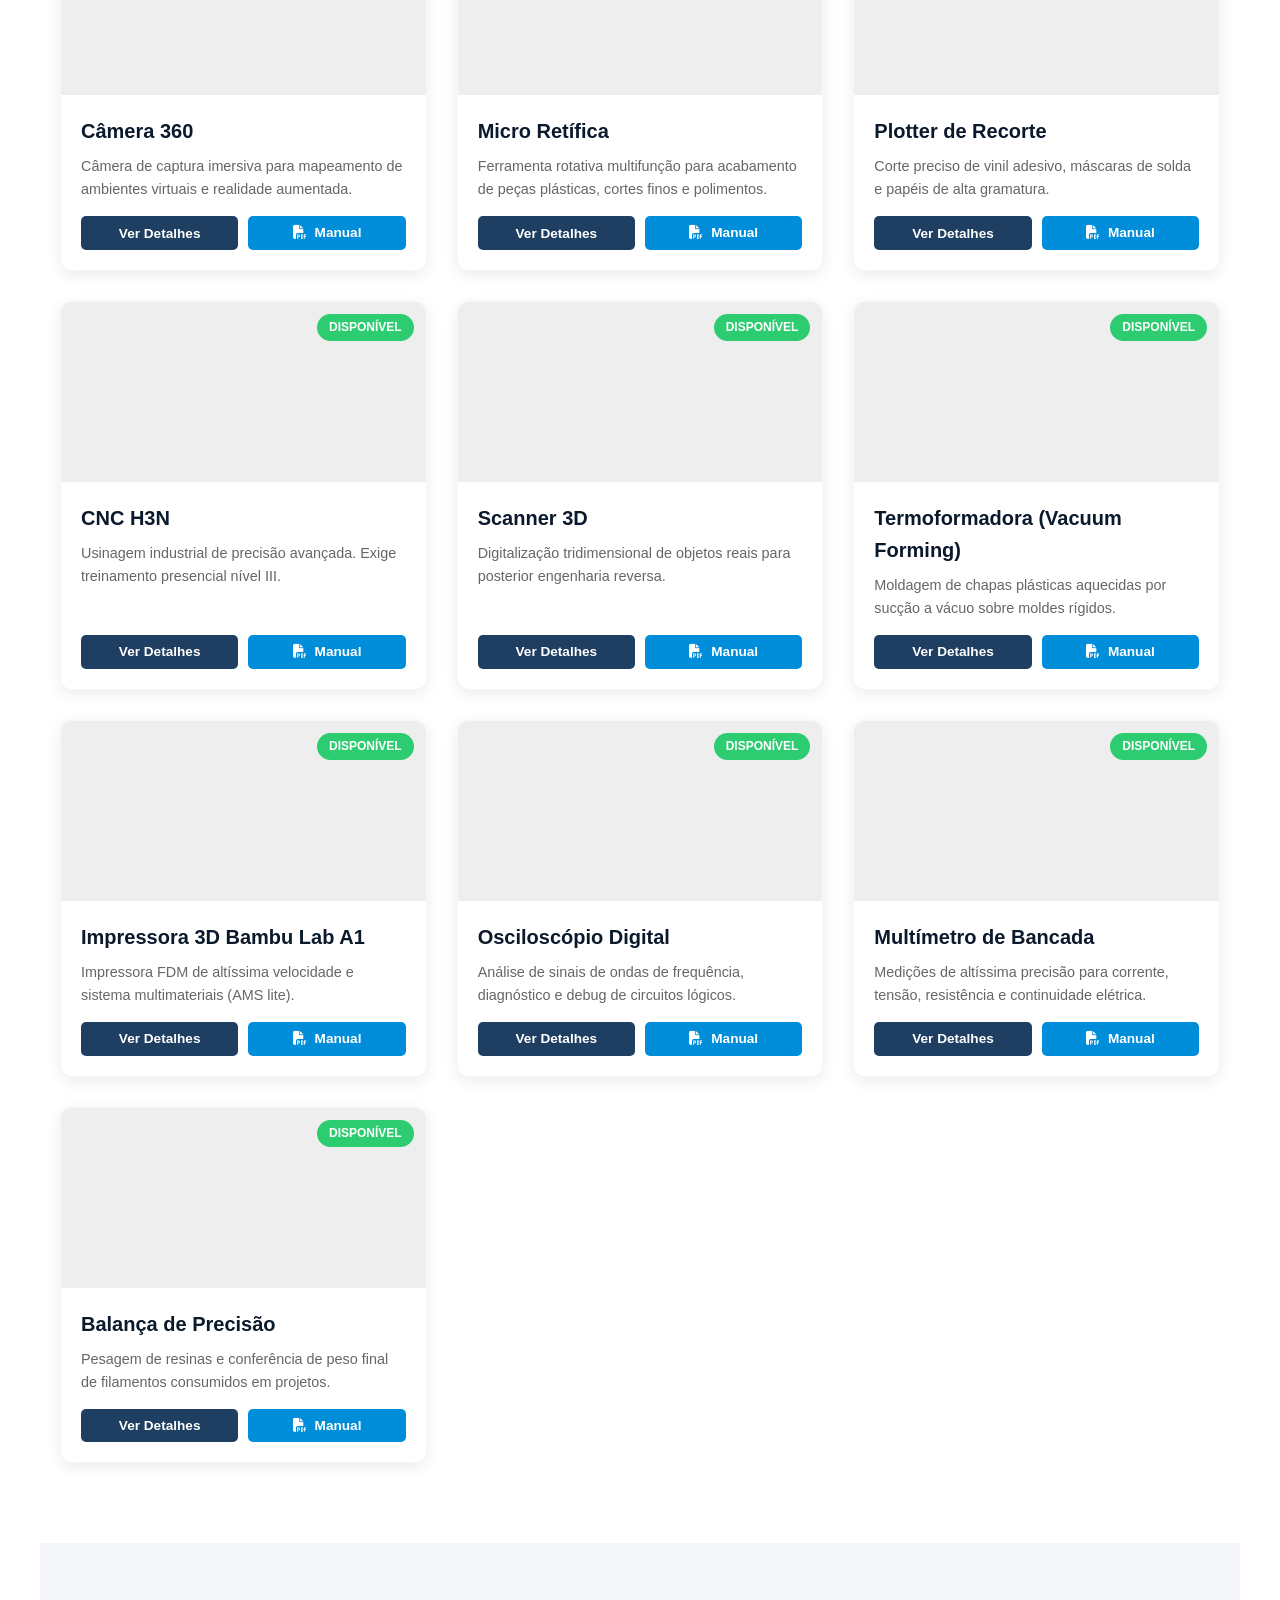
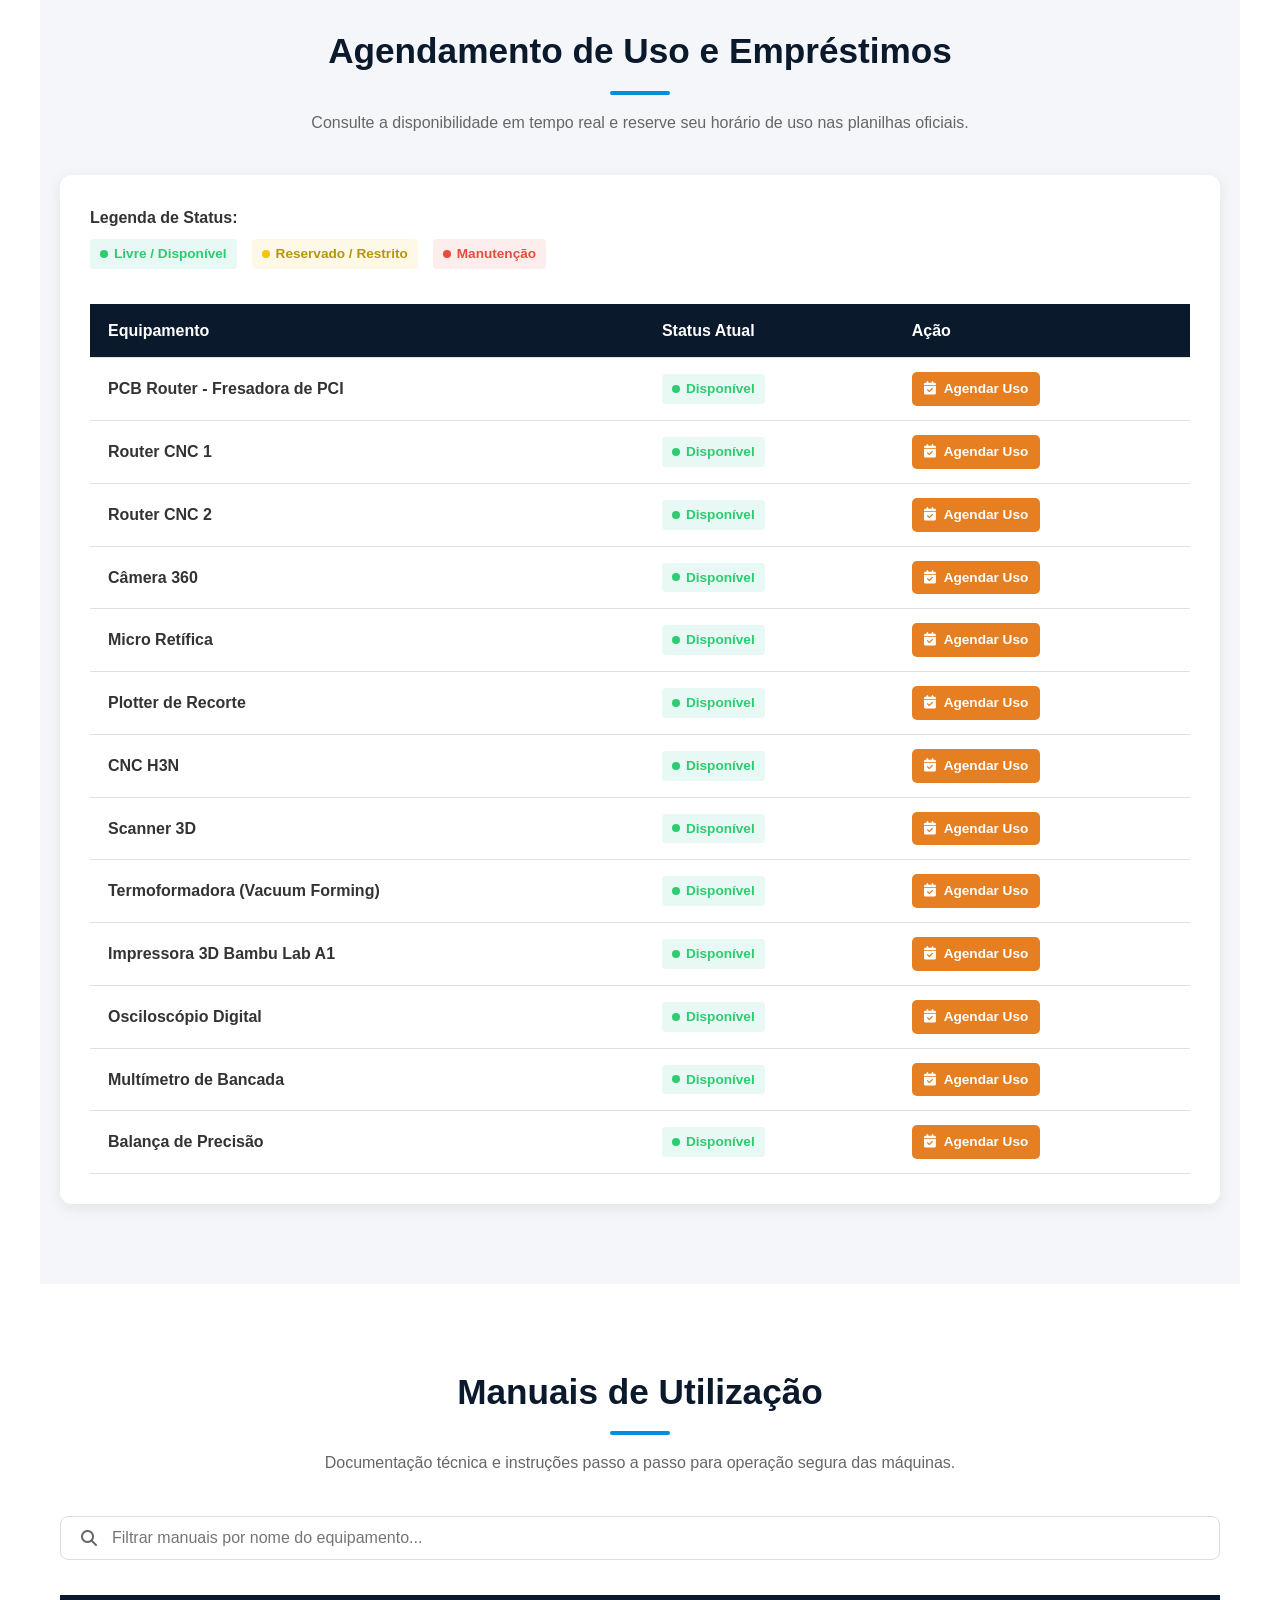
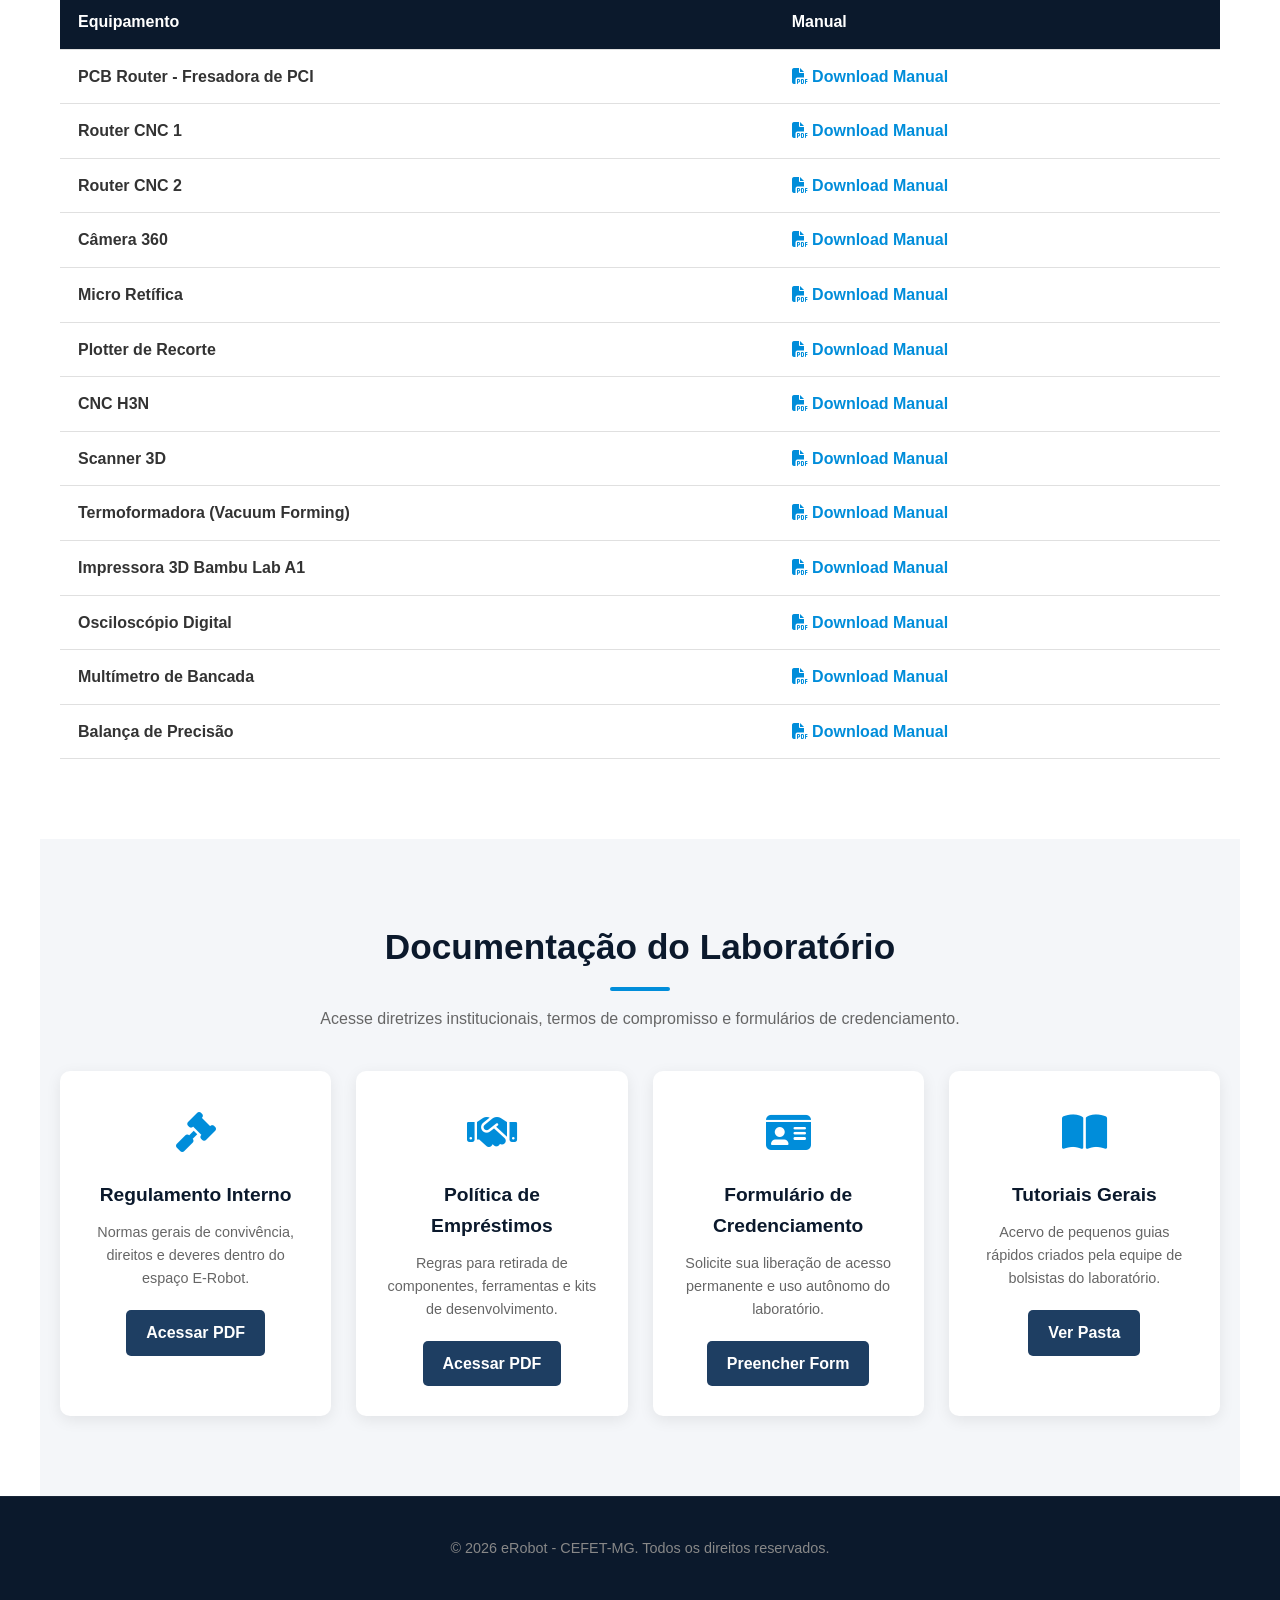
==== commit a0c697fa: "feat: criando tela de estoque" ====
--- a/admin.html
+++ b/admin.html
@@ -96,30 +96,36 @@
     </div>
 
     <script>
-        // ==========================================================
-        // CONFIGURAÇÃO DOS DADOS DO REPOSITÓRIO (PREENCHA AQUI)
-        // ==========================================================
         const CONFIG = {
-            senhaPainel: "erobot2026",                 // Senha para abrir a página admin
-            githubUser: "erobotcefetmg",              // Seu usuário ou organização do GitHub
-            githubRepo: "erobotcefetmg.github.io",     // Nome exato do seu repositório atual
-            filePath: "data/equipamentos.json",       // Caminho do arquivo dentro do repositório
-            token: "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"      // Cole aqui o Token gerado (começa com ghp_...)
+            senhaPainel: "erobot2026",                 
+            githubUser: "erobotcefetmg",              
+            githubRepo: "erobotcefetmg.github.io",     
+            filePath: "data/equipamentos.json",       
+            token: "" // DEIXE VAZIO AQUI POR SEGURANÇA!
         };
 
         let dadosLocais = [];
         let indexSendoEditado = null;
-        let arquivoSha = ""; // Necessário para o GitHub validar a substituição do arquivo
+        let arquivoSha = ""; 
 
         const modalEdit = document.getElementById("edit-modal");
         const btnCloseModal = document.getElementById("close-edit-modal");
 
+        // 2. PEDIR O NOVO TOKEN DINAMICAMENTE AO ENTRAR
         window.addEventListener("DOMContentLoaded", () => {
             const login = prompt("Digite a senha de administrador do E-Robot:");
             if (login === CONFIG.senhaPainel) {
-                document.getElementById("admin-page").style.display = "block";
-                carregarDadosAdmin();
-                configurarFechamentoModal();
+                // O sistema pede o token na hora e guarda apenas na memória do navegador
+                const tokenInserido = prompt("Cole o seu NOVO GitHub Personal Access Token (ghp_...):");
+                if (tokenInserido) {
+                    CONFIG.token = tokenInserido.trim();
+                    document.getElementById("admin-page").style.display = "block";
+                    carregarDadosAdmin(); // Agora vai rodar com o token correto
+                    configurarFechamentoModal();
+                } else {
+                    alert("O Token é obrigatório para conectar com o GitHub.");
+                    window.location.href = "index.html";
+                }
             } else {
                 alert("Senha incorreta! Acesso negado.");
                 window.location.href = "index.html";
@@ -158,7 +164,7 @@
                     <img src="${eq.foto}" alt="${eq.nome}" onerror="this.src='https://via.placeholder.com/60x60'">
                     <div class="admin-info">
                         <h4 style="margin:0 0 4px 0; color:var(--primary-color); font-size:1.1rem;">${eq.nome}</h4>
-                        <small style="color:var(--text-muted)">Responsável: <strong>${eq.responsavel}</strong> | Categoria: ${eq.categoria}</small>
+                        <small style="color:var(--text-muted)">Categoria: ${eq.categoria}</small>
                     </div>
                     <div class="admin-controls">
                         <select class="admin-select select-status" data-idx="${index}">
@@ -262,16 +268,20 @@
                     body: JSON.stringify(payload)
                 });
 
+                const respostaJson = await response.json();
+
                 if (response.ok) {
-                    const respostaJson = await response.json();
-                    arquivoSha = respuestaJson.content.sha; // Atualiza o ID do novo estado do arquivo
+                    // Atualiza o ID do SHA local com o novo ID gerado pelo GitHub para a próxima edição
+                    if (respostaJson.content && respostaJson.content.sha) {
+                        arquivoSha = respostaJson.content.sha;
+                    }
                     alert("Sucesso absoluto! O arquivo foi salvo diretamente no GitHub.\n\nO site principal atualizará automaticamente em instantes.");
                 } else {
-                    const erroData = await response.json();
-                    alert(`Falha ao salvar: ${erroData.message || response.statusText}`);
+                    alert(`Falha ao salvar: ${respostaJson.message || response.statusText}`);
                 }
             } catch (err) {
-                alert("Erro de rede ao tentar salvar os dados no GitHub.");
+                // Só entra aqui se a internet cair ou o GitHub estiver totalmente fora do ar
+                alert("Erro de rede ao tentar processar os dados.");
                 console.error(err);
             } finally {
                 btn.disabled = false;
